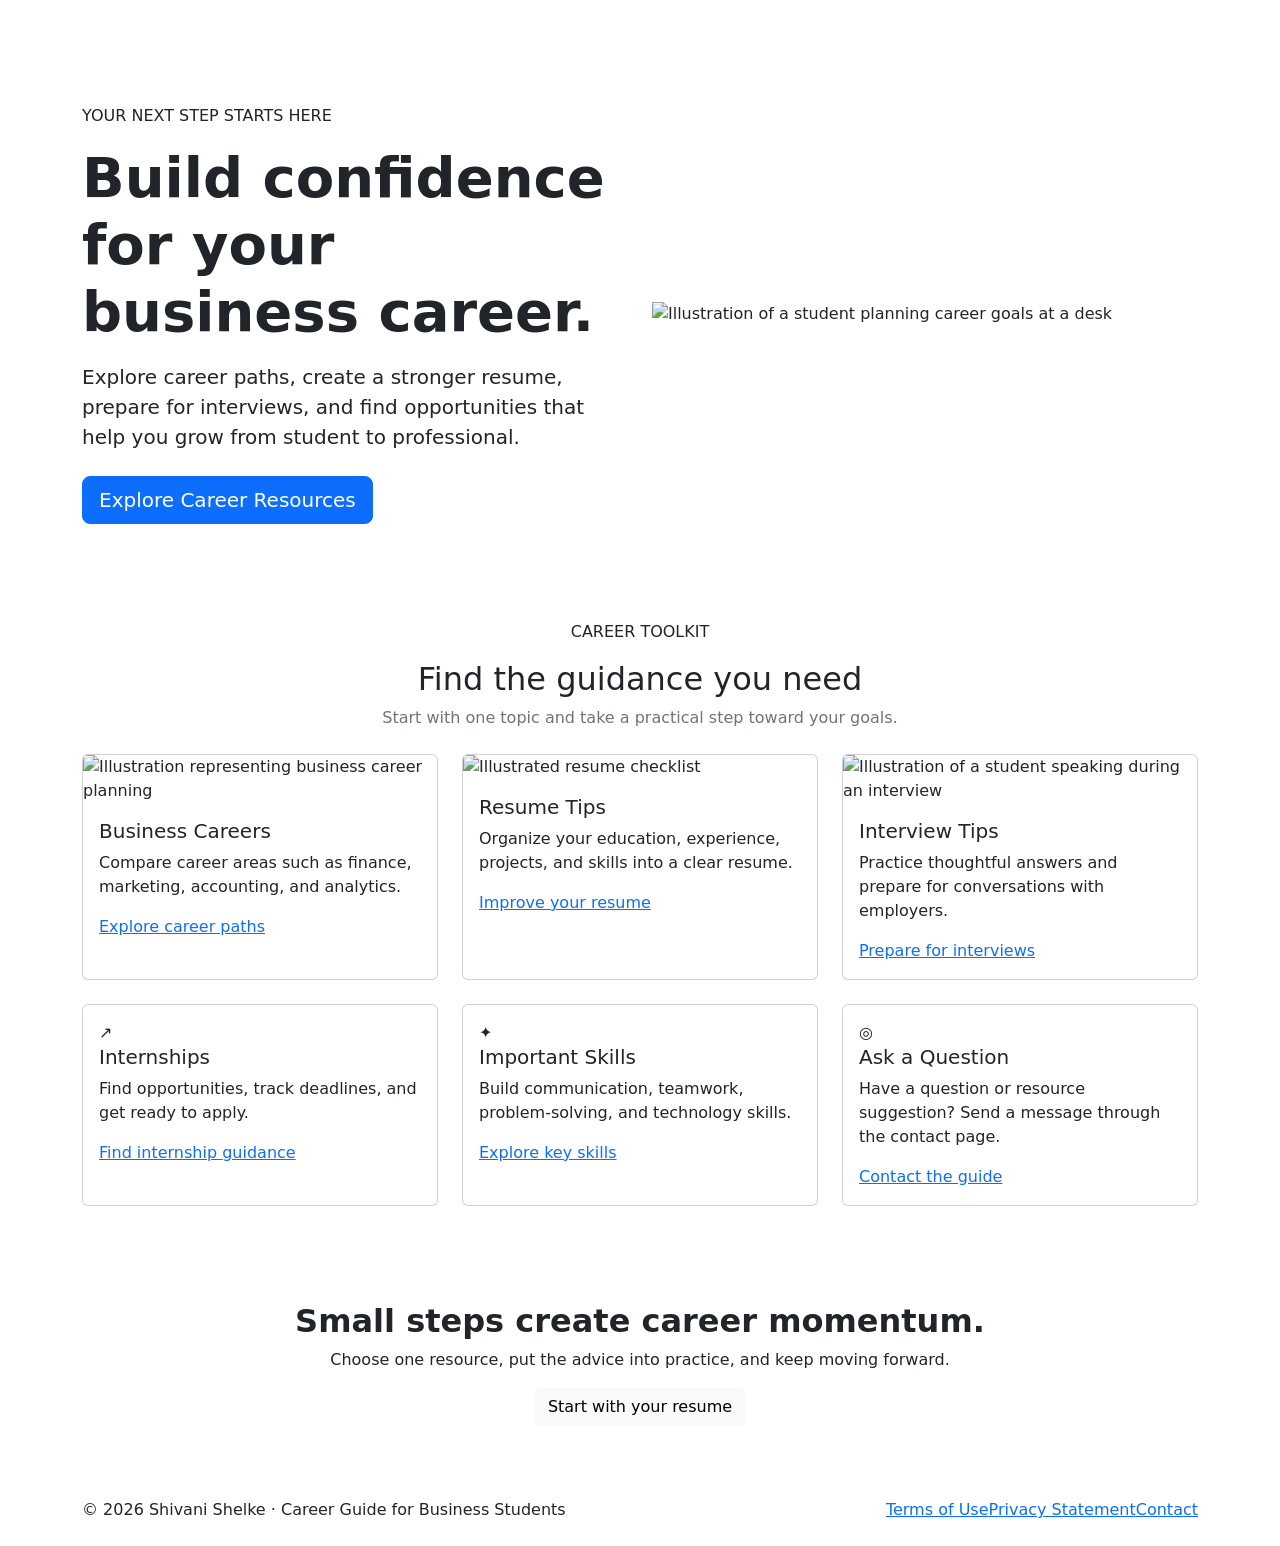
==== index.html @ 0a03a1a9 "Complete index.html" ====
<!doctype html><html lang="en"><!-- DEVELOPER: Shivani Shelke, IS117-xxx, Fall 2026 --><head><meta charset="utf-8"><meta name="viewport" content="width=device-width, initial-scale=1"><meta name="description" content="Practical career preparation resources for business students."><title>Home | Career Guide for Business Students</title><link href="https://cdn.jsdelivr.net/npm/bootstrap@5.3.3/dist/css/bootstrap.min.css" rel="stylesheet"><link rel="stylesheet" href="styles/custom.css"></head><body class="d-flex flex-column min-vh-100 home-page"><nav class="navbar navbar-expand-lg navbar-dark site-nav"><div class="container"><a class="navbar-brand fw-bold" href="index.html">Career Guide <span class="brand-accent">for Business Students</span></a><button class="navbar-toggler" type="button" data-bs-toggle="collapse" data-bs-target="#mainNav" aria-controls="mainNav" aria-expanded="false" aria-label="Toggle navigation"><span class="navbar-toggler-icon"></span></button><div class="collapse navbar-collapse" id="mainNav"><ul class="navbar-nav ms-auto"><li class="nav-item"><a class="nav-link" href="index.html">Home</a></li><li class="nav-item"><a class="nav-link" href="careers.html">Business Careers</a></li><li class="nav-item dropdown"><a class="nav-link dropdown-toggle" href="resume.html" id="resourcesDropdown" role="button" data-bs-toggle="dropdown" aria-expanded="false">Resume Tips</a><ul class="dropdown-menu dropdown-menu-end" aria-labelledby="resourcesDropdown"><li><a class="dropdown-item" href="resume.html">Resume Tips Overview</a></li><li><a class="dropdown-item" href="interviews.html">Interview Tips</a></li><li><a class="dropdown-item" href="internships.html">Internships</a></li><li><a class="dropdown-item" href="skills.html">Important Skills</a></li></ul></li><li class="nav-item"><a class="nav-link" href="contact.html">Contact</a></li></ul></div></div></nav><main class="flex-grow-1"><section class="hero-section"><div class="container py-5"><div class="row align-items-center g-4"><div class="col-lg-6"><p class="eyebrow">YOUR NEXT STEP STARTS HERE</p><h1 class="display-4 fw-bold">Build confidence for your <span class="text-highlight">business career.</span></h1><p class="lead mt-3">Explore career paths, create a stronger resume, prepare for interviews, and find opportunities that help you grow from student to professional.</p><a class="btn btn-primary btn-lg mt-2" href="careers.html">Explore Career Resources</a></div><div class="col-lg-6"><img class="img-fluid hero-art" src="Images/hero-career.svg" alt="Illustration of a student planning career goals at a desk"></div></div></div></section><section class="container py-5"><div class="section-heading text-center mb-4"><p class="eyebrow">CAREER TOOLKIT</p><h2>Find the guidance you need</h2><p class="text-secondary">Start with one topic and take a practical step toward your goals.</p></div><div class="row g-4">
<div class="col-md-6 col-lg-4"><article class="card resource-card h-100"><img src="Images/hero-career.svg" class="card-img-top" alt="Illustration representing business career planning"><div class="card-body"><h3 class="h5">Business Careers</h3><p>Compare career areas such as finance, marketing, accounting, and analytics.</p><a href="careers.html">Explore career paths</a></div></article></div>
<div class="col-md-6 col-lg-4"><article class="card resource-card h-100"><img src="Images/resume-checklist.svg" class="card-img-top" alt="Illustrated resume checklist"><div class="card-body"><h3 class="h5">Resume Tips</h3><p>Organize your education, experience, projects, and skills into a clear resume.</p><a href="resume.html">Improve your resume</a></div></article></div>
<div class="col-md-6 col-lg-4"><article class="card resource-card h-100"><img src="Images/interview.svg" class="card-img-top" alt="Illustration of a student speaking during an interview"><div class="card-body"><h3 class="h5">Interview Tips</h3><p>Practice thoughtful answers and prepare for conversations with employers.</p><a href="interviews.html">Prepare for interviews</a></div></article></div>
<div class="col-md-6 col-lg-4"><article class="card resource-card h-100"><div class="card-body"><span class="card-symbol">↗</span><h3 class="h5">Internships</h3><p>Find opportunities, track deadlines, and get ready to apply.</p><a href="internships.html">Find internship guidance</a></div></article></div>
<div class="col-md-6 col-lg-4"><article class="card resource-card h-100"><div class="card-body"><span class="card-symbol">✦</span><h3 class="h5">Important Skills</h3><p>Build communication, teamwork, problem-solving, and technology skills.</p><a href="skills.html">Explore key skills</a></div></article></div>
<div class="col-md-6 col-lg-4"><article class="card resource-card h-100"><div class="card-body"><span class="card-symbol">◎</span><h3 class="h5">Ask a Question</h3><p>Have a question or resource suggestion? Send a message through the contact page.</p><a href="contact.html">Contact the guide</a></div></article></div></div></section><section class="cta-band"><div class="container py-5 text-center"><h2 class="fw-bold">Small steps create career momentum.</h2><p>Choose one resource, put the advice into practice, and keep moving forward.</p><a href="resume.html" class="btn btn-light">Start with your resume</a></div></section></main><footer class="site-footer mt-auto"><div class="container py-4 d-flex flex-column flex-md-row justify-content-between align-items-center gap-2"><p class="mb-0">© 2026 Shivani Shelke · Career Guide for Business Students</p><div class="footer-links"><a href="terms.html">Terms of Use</a><a href="privacy.html">Privacy Statement</a><a href="contact.html">Contact</a></div></div></footer><script src="https://cdn.jsdelivr.net/npm/bootstrap@5.3.3/dist/js/bootstrap.bundle.min.js"></script></body></html>
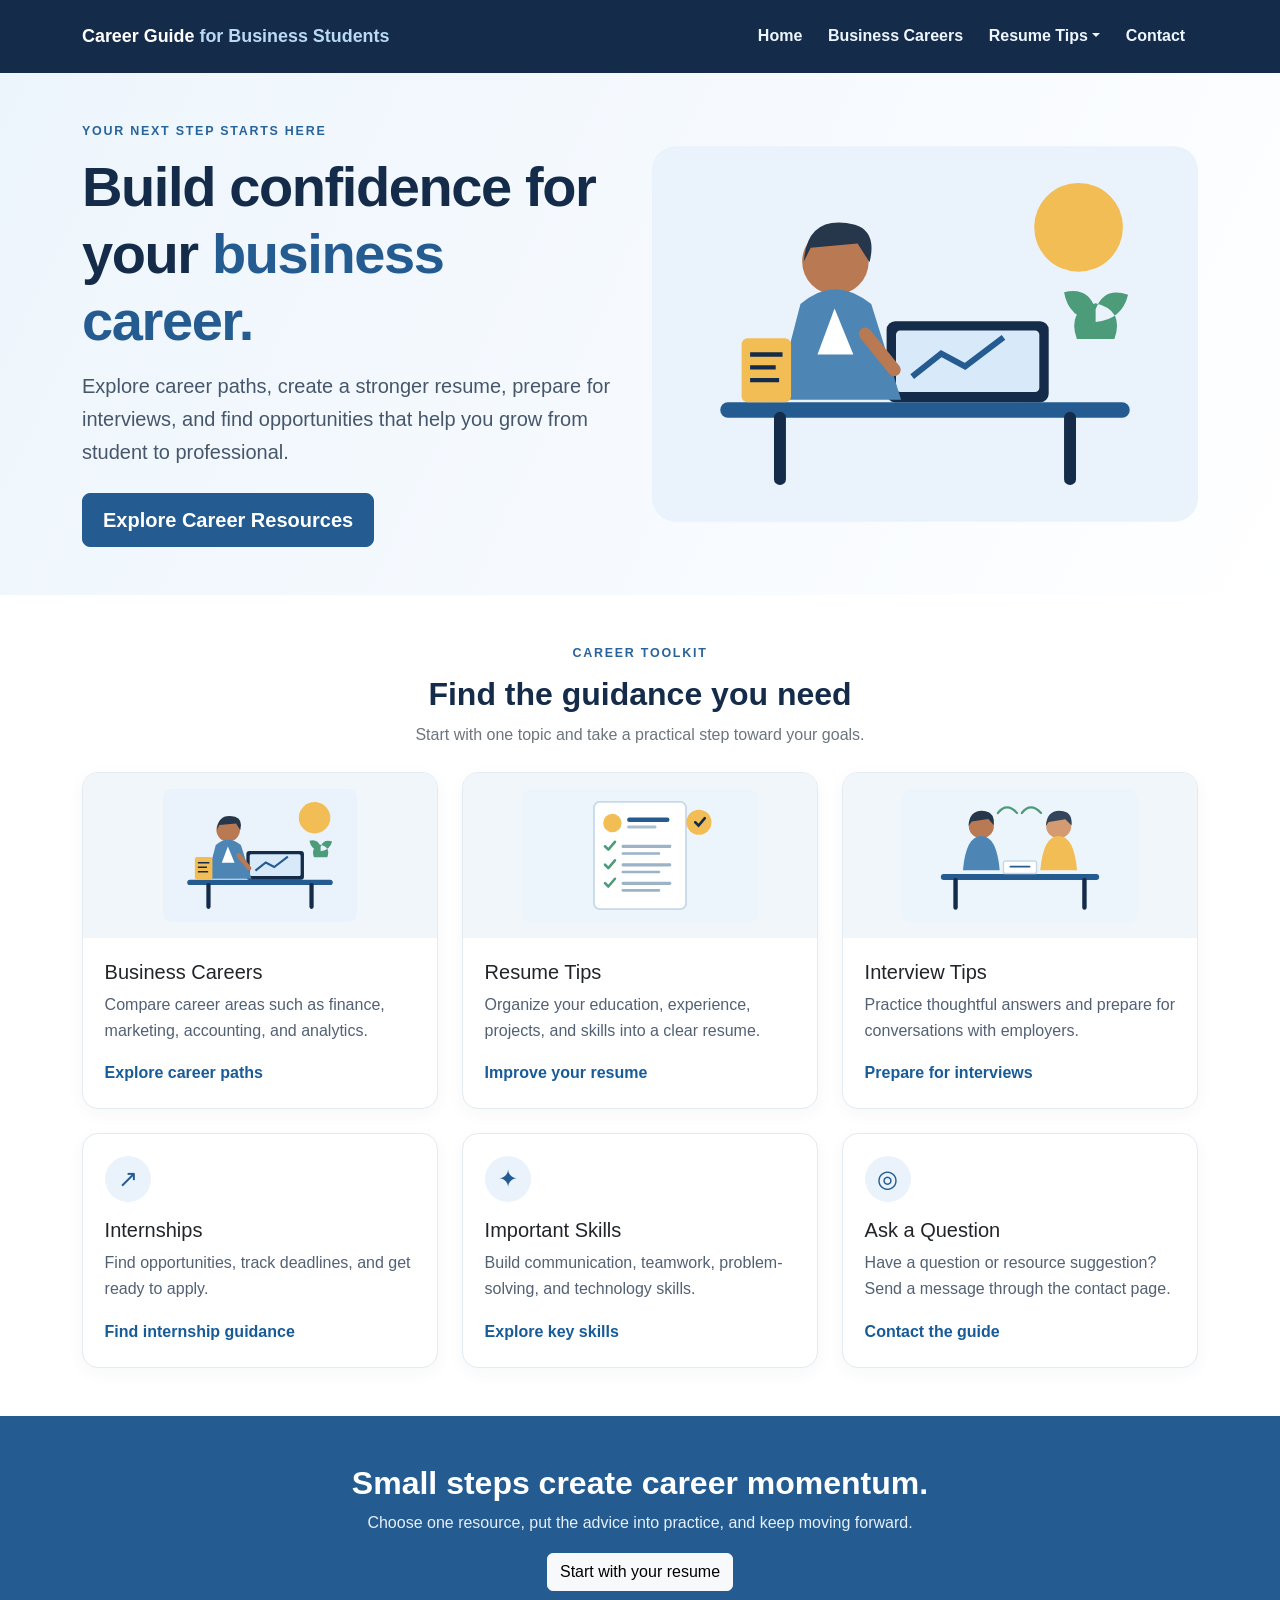
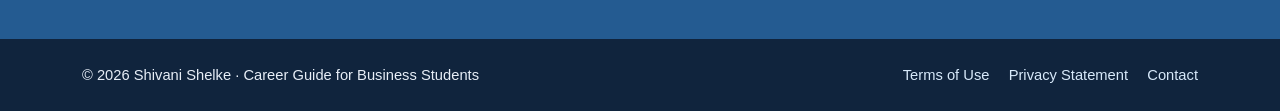
==== commit 1f86b86a: "Update course section to IS117-001" ====
--- a/index.html
+++ b/index.html
@@ -1,4 +1,4 @@
-<!doctype html><html lang="en"><!-- DEVELOPER: Shivani Shelke, IS117-xxx, Fall 2026 --><head><meta charset="utf-8"><meta name="viewport" content="width=device-width, initial-scale=1"><meta name="description" content="Practical career preparation resources for business students."><title>Home | Career Guide for Business Students</title><link href="https://cdn.jsdelivr.net/npm/bootstrap@5.3.3/dist/css/bootstrap.min.css" rel="stylesheet"><link rel="stylesheet" href="styles/custom.css"></head><body class="d-flex flex-column min-vh-100 home-page"><nav class="navbar navbar-expand-lg navbar-dark site-nav"><div class="container"><a class="navbar-brand fw-bold" href="index.html">Career Guide <span class="brand-accent">for Business Students</span></a><button class="navbar-toggler" type="button" data-bs-toggle="collapse" data-bs-target="#mainNav" aria-controls="mainNav" aria-expanded="false" aria-label="Toggle navigation"><span class="navbar-toggler-icon"></span></button><div class="collapse navbar-collapse" id="mainNav"><ul class="navbar-nav ms-auto"><li class="nav-item"><a class="nav-link" href="index.html">Home</a></li><li class="nav-item"><a class="nav-link" href="careers.html">Business Careers</a></li><li class="nav-item dropdown"><a class="nav-link dropdown-toggle" href="resume.html" id="resourcesDropdown" role="button" data-bs-toggle="dropdown" aria-expanded="false">Resume Tips</a><ul class="dropdown-menu dropdown-menu-end" aria-labelledby="resourcesDropdown"><li><a class="dropdown-item" href="resume.html">Resume Tips Overview</a></li><li><a class="dropdown-item" href="interviews.html">Interview Tips</a></li><li><a class="dropdown-item" href="internships.html">Internships</a></li><li><a class="dropdown-item" href="skills.html">Important Skills</a></li></ul></li><li class="nav-item"><a class="nav-link" href="contact.html">Contact</a></li></ul></div></div></nav><main class="flex-grow-1"><section class="hero-section"><div class="container py-5"><div class="row align-items-center g-4"><div class="col-lg-6"><p class="eyebrow">YOUR NEXT STEP STARTS HERE</p><h1 class="display-4 fw-bold">Build confidence for your <span class="text-highlight">business career.</span></h1><p class="lead mt-3">Explore career paths, create a stronger resume, prepare for interviews, and find opportunities that help you grow from student to professional.</p><a class="btn btn-primary btn-lg mt-2" href="careers.html">Explore Career Resources</a></div><div class="col-lg-6"><img class="img-fluid hero-art" src="Images/hero-career.svg" alt="Illustration of a student planning career goals at a desk"></div></div></div></section><section class="container py-5"><div class="section-heading text-center mb-4"><p class="eyebrow">CAREER TOOLKIT</p><h2>Find the guidance you need</h2><p class="text-secondary">Start with one topic and take a practical step toward your goals.</p></div><div class="row g-4">
+<!doctype html><html lang="en"><!-- DEVELOPER: Shivani Shelke, IS117-001, Fall 2026 --><head><meta charset="utf-8"><meta name="viewport" content="width=device-width, initial-scale=1"><meta name="description" content="Practical career preparation resources for business students."><title>Home | Career Guide for Business Students</title><link href="https://cdn.jsdelivr.net/npm/bootstrap@5.3.3/dist/css/bootstrap.min.css" rel="stylesheet"><link rel="stylesheet" href="styles/custom.css"></head><body class="d-flex flex-column min-vh-100 home-page"><nav class="navbar navbar-expand-lg navbar-dark site-nav"><div class="container"><a class="navbar-brand fw-bold" href="index.html">Career Guide <span class="brand-accent">for Business Students</span></a><button class="navbar-toggler" type="button" data-bs-toggle="collapse" data-bs-target="#mainNav" aria-controls="mainNav" aria-expanded="false" aria-label="Toggle navigation"><span class="navbar-toggler-icon"></span></button><div class="collapse navbar-collapse" id="mainNav"><ul class="navbar-nav ms-auto"><li class="nav-item"><a class="nav-link" href="index.html">Home</a></li><li class="nav-item"><a class="nav-link" href="careers.html">Business Careers</a></li><li class="nav-item dropdown"><a class="nav-link dropdown-toggle" href="resume.html" id="resourcesDropdown" role="button" data-bs-toggle="dropdown" aria-expanded="false">Resume Tips</a><ul class="dropdown-menu dropdown-menu-end" aria-labelledby="resourcesDropdown"><li><a class="dropdown-item" href="resume.html">Resume Tips Overview</a></li><li><a class="dropdown-item" href="interviews.html">Interview Tips</a></li><li><a class="dropdown-item" href="internships.html">Internships</a></li><li><a class="dropdown-item" href="skills.html">Important Skills</a></li></ul></li><li class="nav-item"><a class="nav-link" href="contact.html">Contact</a></li></ul></div></div></nav><main class="flex-grow-1"><section class="hero-section"><div class="container py-5"><div class="row align-items-center g-4"><div class="col-lg-6"><p class="eyebrow">YOUR NEXT STEP STARTS HERE</p><h1 class="display-4 fw-bold">Build confidence for your <span class="text-highlight">business career.</span></h1><p class="lead mt-3">Explore career paths, create a stronger resume, prepare for interviews, and find opportunities that help you grow from student to professional.</p><a class="btn btn-primary btn-lg mt-2" href="careers.html">Explore Career Resources</a></div><div class="col-lg-6"><img class="img-fluid hero-art" src="Images/hero-career.svg" alt="Illustration of a student planning career goals at a desk"></div></div></div></section><section class="container py-5"><div class="section-heading text-center mb-4"><p class="eyebrow">CAREER TOOLKIT</p><h2>Find the guidance you need</h2><p class="text-secondary">Start with one topic and take a practical step toward your goals.</p></div><div class="row g-4">
 <div class="col-md-6 col-lg-4"><article class="card resource-card h-100"><img src="Images/hero-career.svg" class="card-img-top" alt="Illustration representing business career planning"><div class="card-body"><h3 class="h5">Business Careers</h3><p>Compare career areas such as finance, marketing, accounting, and analytics.</p><a href="careers.html">Explore career paths</a></div></article></div>
 <div class="col-md-6 col-lg-4"><article class="card resource-card h-100"><img src="Images/resume-checklist.svg" class="card-img-top" alt="Illustrated resume checklist"><div class="card-body"><h3 class="h5">Resume Tips</h3><p>Organize your education, experience, projects, and skills into a clear resume.</p><a href="resume.html">Improve your resume</a></div></article></div>
 <div class="col-md-6 col-lg-4"><article class="card resource-card h-100"><img src="Images/interview.svg" class="card-img-top" alt="Illustration of a student speaking during an interview"><div class="card-body"><h3 class="h5">Interview Tips</h3><p>Practice thoughtful answers and prepare for conversations with employers.</p><a href="interviews.html">Prepare for interviews</a></div></article></div>
--- a/styles/custom.css
+++ b/styles/custom.css
@@ -0,0 +1,9 @@
+/* DEVELOPER: Shivani Shelke, IS117-xxx, Fall 2026 */
+:root{--navy:#142b4a;--blue:#245b91;--sky:#eaf3fb;--gold:#f2bd55;--ink:#243247}
+*{box-sizing:border-box}html,body{min-height:100%}body{font-family:Arial,Helvetica,sans-serif;color:var(--ink);line-height:1.65;background:#fff}h1,h2,h3,h4{color:var(--navy);line-height:1.2;font-weight:700}h1{letter-spacing:-.025em}a{color:#175b99}a:hover{color:#0d3e6b}
+.site-nav{background:var(--navy);padding:.8rem 0}.navbar-brand{font-size:1.12rem;white-space:normal}.brand-accent{color:#b9d9f4}.site-nav .nav-link{color:#eef6ff!important;font-weight:600;padding:.65rem .8rem!important}.site-nav .nav-link:hover,.site-nav .nav-link:focus{color:var(--gold)!important}.dropdown-menu{border:0;box-shadow:0 12px 28px #10243a22;padding:.45rem}.dropdown-item{padding:.55rem .8rem}
+.hero-section{background:linear-gradient(115deg,#edf5fc,#f8fbff 65%,#fff);overflow:hidden}.hero-section .lead{max-width:39rem;color:#46566b}.eyebrow{color:#27649c;font-size:.78rem;font-weight:800;letter-spacing:.14em;margin-bottom:.7rem}.text-highlight{color:var(--blue)}.btn-primary{background:var(--blue);border-color:var(--blue);font-weight:700;padding:.7rem 1.25rem}.btn-primary:hover,.btn-primary:focus{background:#17416b;border-color:#17416b}.hero-art{max-height:390px;width:100%;object-fit:contain}
+.section-heading h2{font-size:2rem}.resource-card{border:1px solid #e2eaf2;border-radius:1rem;overflow:hidden;box-shadow:0 5px 18px #17324d0a;transition:transform .18s ease,box-shadow .18s ease}.resource-card:hover{transform:translateY(-4px);box-shadow:0 12px 28px #17324d18}.resource-card .card-img-top{height:165px;object-fit:contain;background:#f1f6fb;padding:1rem}.resource-card .card-body{padding:1.35rem}.resource-card p{color:#526174}.resource-card a{font-weight:700;text-decoration:none}.card-symbol{display:inline-grid;place-items:center;width:46px;height:46px;border-radius:50%;background:var(--sky);color:var(--blue);font-size:1.5rem;margin-bottom:1rem}
+.cta-band{background:var(--blue);color:white}.cta-band h2{color:white}.cta-band p{color:#e5f0fa}.page-banner{background:linear-gradient(110deg,#eaf3fb,#f7faff);border-bottom:1px solid #e1eaf3}.page-banner h1{font-size:clamp(2.2rem,5vw,3.5rem)}.page-banner .lead{max-width:52rem;color:#526174}.content-wrap{max-width:1120px}.content-wrap h2{font-size:1.65rem;margin-bottom:1rem}.content-wrap h3{font-size:1.15rem}.content-wrap p,.content-wrap li{color:#435268}.info-panel,.sidebar-card,.form-card,.example-box{background:#f7fafd;border:1px solid #e1eaf3;border-radius:.9rem;padding:1.25rem}.info-panel h3{color:var(--blue)}.sidebar-card{background:#f0f6fb}.sidebar-card ul{padding-left:1.2rem}.content-illustration{width:min(100%,240px);height:auto}.example-box{border-left:4px solid var(--gold);background:#fffaf0}.form-card{background:white;box-shadow:0 8px 28px #193b5a10;padding:clamp(1.2rem,3vw,2rem)}.form-control{padding:.7rem .8rem;border-color:#cbd7e3}.form-control:focus{border-color:#4c86b8;box-shadow:0 0 0 .2rem #245b9122}
+.site-footer{background:#10243d;color:#e7eef7}.site-footer p{font-size:.92rem;color:#e7eef7}.footer-links{display:flex;gap:1.2rem;flex-wrap:wrap}.footer-links a{color:#d7e9fa;text-decoration:none;font-size:.92rem}.footer-links a:hover{text-decoration:underline;color:white}
+@media(max-width:767.98px){.hero-section .container{padding-top:2.5rem!important;padding-bottom:2.5rem!important}.hero-art{max-height:260px}.content-illustration{float:none!important;display:block;width:min(100%,280px);margin:0 auto 1.5rem!important}.site-footer .container{align-items:flex-start!important}.footer-links{gap:.8rem 1rem}}@media(min-width:992px){.home-page .hero-section{min-height:440px;display:flex;align-items:center}}@media(prefers-reduced-motion:reduce){*,*::before,*::after{scroll-behavior:auto!important;transition:none!important}}
